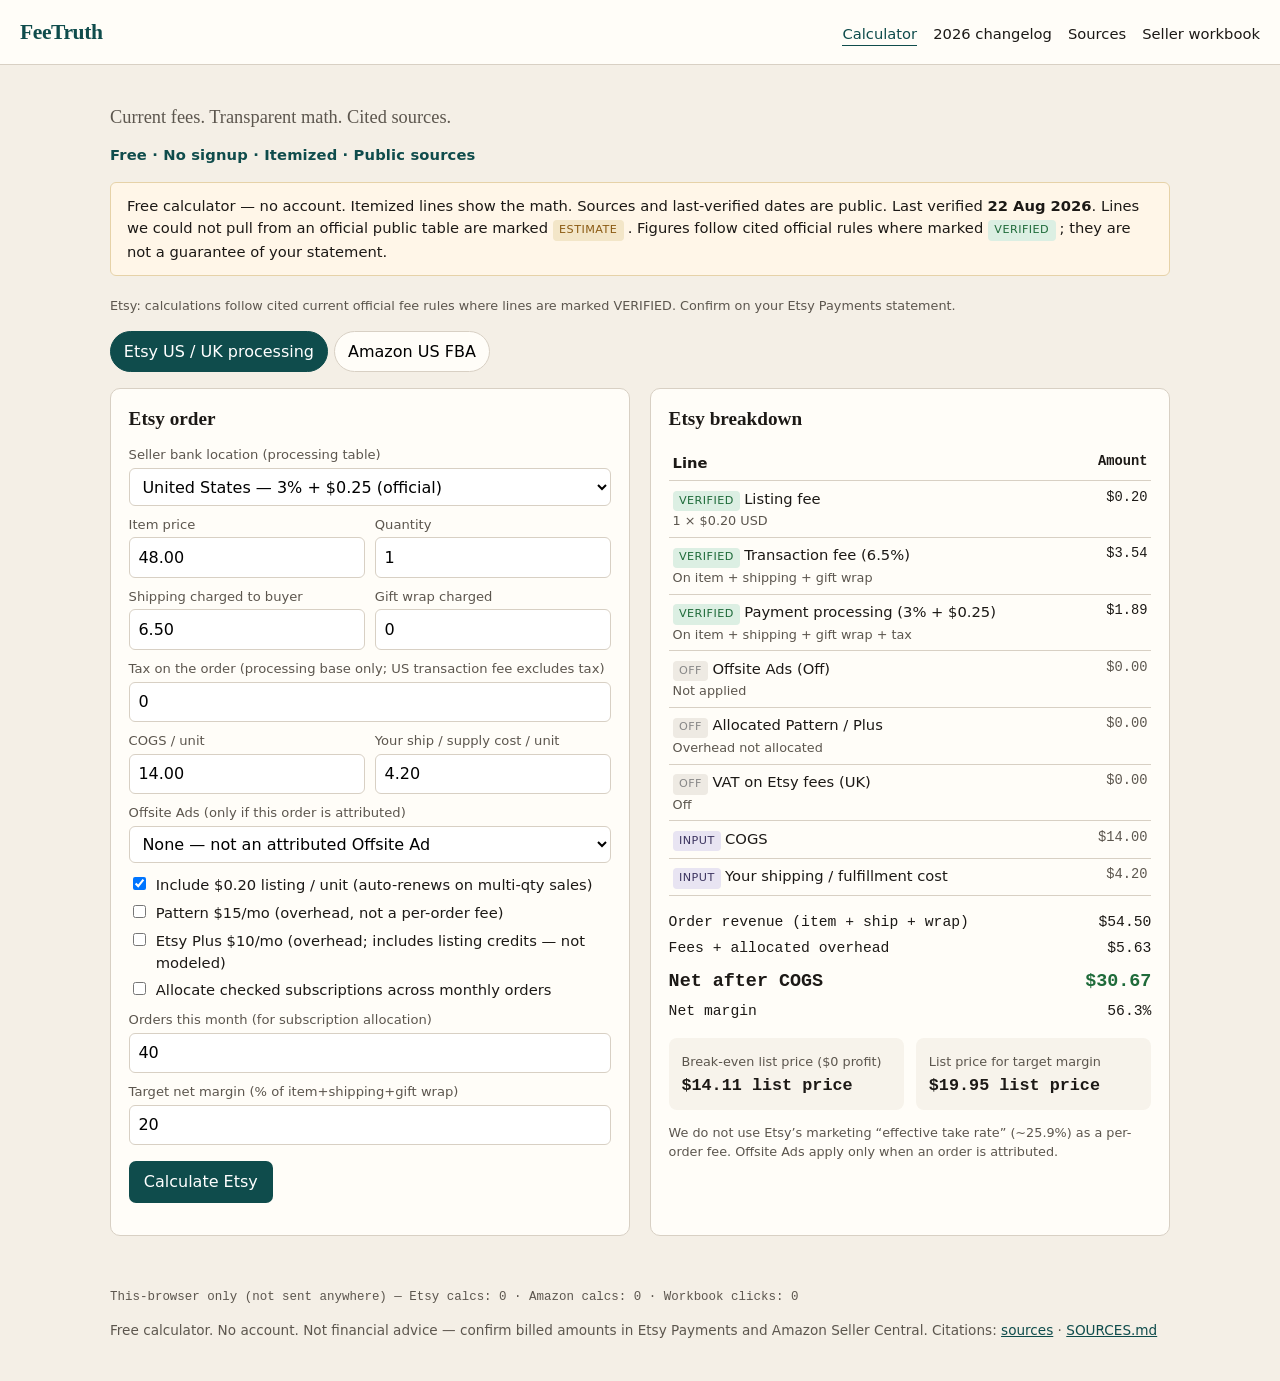
==== index.html @ 5dc0ca7e "Add Cloudflare Web Analytics beacon." ====
<!DOCTYPE html>
<html lang="en">
<head>
  <meta charset="utf-8" />
  <meta name="viewport" content="width=device-width, initial-scale=1" />
  <title>FeeTruth — marketplace fee calculator</title>
  <link rel="stylesheet" href="css/style.css" />
</head>
<body>
  <header class="app">
    <h1><span>FeeTruth</span></h1>
    <nav>
      <a href="index.html" aria-current="page">Calculator</a>
      <a href="changelog.html">2026 changelog</a>
      <a href="sources.html">Sources</a>
      <a href="workbook.html">Seller workbook</a>
    </nav>
  </header>
  <main class="wrap">
    <p class="lede">Current fees. Transparent math. Cited sources.</p>
    <p class="trust">Free · No signup · Itemized · Public sources</p>
    <div class="banner">
      Free calculator — no account. Itemized lines show the math. Sources and last-verified dates are public.
      Last verified <strong>22 Aug 2026</strong>. Lines we could not pull from an official public table are marked <span class="chip estimate">estimate</span>.
      Figures follow cited official rules where marked <span class="chip verified">verified</span>; they are not a guarantee of your statement.
    </div>
    <p class="note">Etsy: calculations follow cited current official fee rules where lines are marked VERIFIED. Confirm on your Etsy Payments statement.</p>

    <div class="tabs" role="tablist">
      <button type="button" data-tab="etsy" aria-selected="true">Etsy US / UK processing</button>
      <button type="button" data-tab="amazon" aria-selected="false">Amazon US FBA</button>
    </div>

    <section data-panel="etsy">
      <div class="grid">
        <form class="card" id="etsy-form">
          <h2>Etsy order</h2>
          <label class="f" for="e-region">Seller bank location (processing table)</label>
          <select id="e-region">
            <option value="US">United States — 3% + $0.25 (official)</option>
            <option value="UK">United Kingdom — 4% + £0.20 (official)</option>
          </select>
          <div class="row2">
            <div>
              <label class="f" for="e-item">Item price</label>
              <input id="e-item" type="number" step="0.01" min="0" value="48.00" />
            </div>
            <div>
              <label class="f" for="e-qty">Quantity</label>
              <input id="e-qty" type="number" step="1" min="1" value="1" />
            </div>
          </div>
          <div class="row2">
            <div>
              <label class="f" for="e-ship">Shipping charged to buyer</label>
              <input id="e-ship" type="number" step="0.01" min="0" value="6.50" />
            </div>
            <div>
              <label class="f" for="e-gift">Gift wrap charged</label>
              <input id="e-gift" type="number" step="0.01" min="0" value="0" />
            </div>
          </div>
          <label class="f" for="e-tax">Tax on the order (processing base only; US transaction fee excludes tax)</label>
          <input id="e-tax" type="number" step="0.01" min="0" value="0" />
          <div class="row2">
            <div>
              <label class="f" for="e-cogs">COGS / unit</label>
              <input id="e-cogs" type="number" step="0.01" min="0" value="14.00" />
            </div>
            <div>
              <label class="f" for="e-shipcost">Your ship / supply cost / unit</label>
              <input id="e-shipcost" type="number" step="0.01" min="0" value="4.20" />
            </div>
          </div>
          <label class="f" for="e-ads">Offsite Ads (only if this order is attributed)</label>
          <select id="e-ads">
            <option value="off">None — not an attributed Offsite Ad</option>
            <option value="15">15% — shop never hit $10k in any trailing 365 days</option>
            <option value="12">12% — shop has ever hit $10k trailing 365-day</option>
          </select>
          <div class="checks">
            <label><input id="e-listing" type="checkbox" checked /> Include $0.20 listing / unit (auto-renews on multi-qty sales)</label>
            <label><input id="e-pattern" type="checkbox" /> Pattern $15/mo (overhead, not a per-order fee)</label>
            <label><input id="e-plus" type="checkbox" /> Etsy Plus $10/mo (overhead; includes listing credits — not modeled)</label>
            <label><input id="e-alloc" type="checkbox" /> Allocate checked subscriptions across monthly orders</label>
          </div>
          <label class="f" for="e-orders">Orders this month (for subscription allocation)</label>
          <input id="e-orders" type="number" min="1" step="1" value="40" />
          <div id="e-vat-wrap" hidden>
            <div class="checks">
              <label><input id="e-vat" type="checkbox" /> Add 20% VAT on Etsy service fees (UK) — <span class="chip estimate">estimate</span> confirm on your statement</label>
            </div>
          </div>
          <label class="f" for="e-target">Target net margin (% of item+shipping+gift wrap)</label>
          <input id="e-target" type="number" step="0.1" value="20" />
          <p style="margin-top:1rem"><button type="submit">Calculate Etsy</button></p>
          <p class="note" id="e-fx-note"></p>
        </form>
        <div class="card">
          <h2>Etsy breakdown</h2>
          <table class="out-table">
            <thead><tr><th>Line</th><th class="amt">Amount</th></tr></thead>
            <tbody id="e-lines"></tbody>
          </table>
          <div class="totals">
            <div><span>Order revenue (item + ship + wrap)</span><span id="e-rev"></span></div>
            <div><span>Fees + allocated overhead</span><span id="e-fees"></span></div>
            <div class="big"><span>Net after COGS</span><span id="e-profit"></span></div>
            <div><span>Net margin</span><span id="e-margin"></span></div>
          </div>
          <div class="solve">
            <div class="box"><span class="note">Break-even list price ($0 profit)</span><strong id="e-be">—</strong></div>
            <div class="box"><span class="note">List price for target margin</span><strong id="e-tp">—</strong></div>
          </div>
          <p class="note" style="margin-top:0.8rem">We do not use Etsy’s marketing “effective take rate” (~25.9%) as a per-order fee. Offsite Ads apply only when an order is attributed.</p>
        </div>
      </div>
    </section>

    <section data-panel="amazon" hidden>
      <div class="banner">
        Amazon is split: referral, selling plan, and media closing follow official public tables (<span class="chip verified">verified</span>).
        FBA fulfillment, DIM weight, storage, and oversize are <span class="chip estimate">estimated</span> unless you paste a Seller Central fulfillment fee in the override field — please do that when you have Fee Preview / Revenue Calculator.
        Confirm your SKU’s fee category and billed amounts in Seller Central.
      </div>
      <div class="grid">
        <form class="card" id="amazon-form">
          <h2>Amazon US FBA unit</h2>
          <div class="row2">
            <div>
              <label class="f" for="a-item">Item price</label>
              <input id="a-item" type="number" step="0.01" min="0" value="24.99" />
            </div>
            <div>
              <label class="f" for="a-qty">Units</label>
              <input id="a-qty" type="number" min="1" step="1" value="1" />
            </div>
          </div>
          <div class="row2">
            <div>
              <label class="f" for="a-ship">Shipping charged (usually $0 on Prime)</label>
              <input id="a-ship" type="number" step="0.01" min="0" value="0" />
            </div>
            <div>
              <label class="f" for="a-gift">Gift wrap charged</label>
              <input id="a-gift" type="number" step="0.01" min="0" value="0" />
            </div>
          </div>
          <label class="f" for="a-cat">Referral category (official public table)</label>
          <select id="a-cat">
            <option value="home_kitchen">Home and Kitchen — 15%</option>
            <option value="toys">Toys and Games — 15%</option>
            <option value="beauty">Beauty / Health / Personal Care — 8% ≤$10, else 15%</option>
            <option value="clothing">Clothing &amp; Accessories — 5% / 10% / 17% by price</option>
            <option value="electronics">Consumer Electronics — 8%</option>
            <option value="electronics_acc">Electronics Accessories — 15% to $100, then 8%</option>
            <option value="grocery">Grocery and Gourmet — 8% ≤$15, else 15%</option>
            <option value="media">Media — 15% + $1.80 closing</option>
            <option value="custom">Custom referral %</option>
          </select>
          <div id="a-custom-wrap" hidden>
            <label class="f" for="a-custom">Custom referral %</label>
            <input id="a-custom" type="number" step="0.1" min="0" value="15" />
          </div>
          <div class="row2">
            <div>
              <label class="f" for="a-l">Length (in)</label>
              <input id="a-l" type="number" step="0.01" min="0" value="8" />
            </div>
            <div>
              <label class="f" for="a-w">Width (in)</label>
              <input id="a-w" type="number" step="0.01" min="0" value="6" />
            </div>
          </div>
          <div class="row2">
            <div>
              <label class="f" for="a-h">Height (in)</label>
              <input id="a-h" type="number" step="0.01" min="0" value="2" />
            </div>
            <div>
              <label class="f" for="a-wt">Unit weight (lb)</label>
              <input id="a-wt" type="number" step="0.01" min="0" value="0.55" />
            </div>
          </div>
          <label class="f" for="a-override">Fulfillment fee override from Seller Central (leave blank to estimate)</label>
          <input id="a-override" type="number" step="0.01" min="0" placeholder="e.g. 4.20" />
          <div class="checks">
            <label><input id="a-fuel" type="checkbox" checked /> 3.5% fuel &amp; logistics surcharge on fulfillment (US FBA since 17 Apr 2026)</label>
            <label><input id="a-peak" type="checkbox" /> Peak storage rate (Oct–Dec) — <span class="chip estimate">estimate</span></label>
            <label><input id="a-alloc" type="checkbox" /> Allocate Professional $39.99/mo across monthly units</label>
          </div>
          <div class="row2">
            <div>
              <label class="f" for="a-store-mo">Months of storage to allocate / unit</label>
              <input id="a-store-mo" type="number" step="0.1" min="0" value="0" />
            </div>
            <div>
              <label class="f" for="a-orders">Units / month (plan allocation)</label>
              <input id="a-orders" type="number" min="1" step="1" value="200" />
            </div>
          </div>
          <label class="f" for="a-plan">Selling plan</label>
          <select id="a-plan">
            <option value="professional">Professional — $39.99/mo (official)</option>
            <option value="individual">Individual — $0.99 per item (official)</option>
          </select>
          <div class="row2">
            <div>
              <label class="f" for="a-cogs">COGS / unit</label>
              <input id="a-cogs" type="number" step="0.01" min="0" value="7.50" />
            </div>
            <div>
              <label class="f" for="a-ppc">PPC / unit (your number)</label>
              <input id="a-ppc" type="number" step="0.01" min="0" value="0" />
            </div>
          </div>
          <label class="f" for="a-target">Target net margin (% of item+ship+wrap)</label>
          <input id="a-target" type="number" step="0.1" value="15" />
          <p style="margin-top:1rem"><button type="submit">Calculate Amazon</button></p>
        </form>
        <div class="card">
          <h2>Amazon breakdown</h2>
          <p><strong id="a-tier"></strong></p>
          <p class="note" id="a-tier-note"></p>
          <table class="out-table">
            <thead><tr><th>Line</th><th class="amt">Amount</th></tr></thead>
            <tbody id="a-lines"></tbody>
          </table>
          <div class="totals">
            <div><span>Sales proceeds (item + ship + wrap)</span><span id="a-rev"></span></div>
            <div><span>Verified Amazon fees</span><span id="a-verified"></span></div>
            <div class="est-subtotal"><span>Estimated / override fulfillment &amp; storage</span><span id="a-estimated"></span></div>
            <div><span>Amazon + ads + allocated plan</span><span id="a-fees"></span></div>
            <div class="big"><span id="a-profit-label">Net after COGS</span><span id="a-profit"></span></div>
            <div><span>Net margin</span><span id="a-margin"></span></div>
          </div>
          <p class="note" id="a-mix-note"></p>
          <div class="solve">
            <div class="box"><span class="note">Break-even list price ($0 profit)</span><strong id="a-be">—</strong></div>
            <div class="box"><span class="note">List price for target margin</span><strong id="a-tp">—</strong></div>
          </div>
        </div>
      </div>
    </section>
  </main>
  <footer>
    <div class="analytics" id="analytics"></div>
    <p>Free calculator. No account. Not financial advice — confirm billed amounts in Etsy Payments and Amazon Seller Central. Citations: <a href="sources.html">sources</a> · <a href="SOURCES.md">SOURCES.md</a></p>
  </footer>
  <script src="js/fees.js"></script>
  <script src="js/app.js"></script>
<!-- Cloudflare Web Analytics --><script type='module' src='https://static.cloudflareinsights.com/beacon.min.js' data-cf-beacon='{"token": "185a204e92a94cebb95cacd619e0b6a8"}'></script><!-- End Cloudflare Web Analytics -->
</body>
</html>
---- css/style.css ----
:root {
  --bg: #f4efe6;
  --paper: #fffdf8;
  --ink: #1c1916;
  --muted: #5c564e;
  --line: #d8d0c4;
  --accent: #0f4c4c;
  --accent-2: #c45c26;
  --ok: #1f6b3a;
  --warn: #8a5a12;
  --bad: #8b2e24;
  --chip: #ece6db;
  --mono: "IBM Plex Mono", ui-monospace, SFMono-Regular, Menlo, monospace;
  --sans: "Source Serif 4", "Iowan Old Style", Georgia, serif;
  --ui: "IBM Plex Sans", ui-sans-serif, system-ui, sans-serif;
}
* { box-sizing: border-box; }
html, body { margin: 0; padding: 0; background: var(--bg); color: var(--ink); }
body { font-family: var(--ui); line-height: 1.5; min-height: 100vh; }
a { color: var(--accent); }
header.app {
  border-bottom: 1px solid var(--line);
  background: var(--paper);
  padding: 1rem 1.25rem;
  display: flex; flex-wrap: wrap; gap: 0.75rem 1.5rem;
  align-items: baseline; justify-content: space-between;
}
header.app h1 {
  font-family: var(--sans); font-weight: 600; font-size: 1.35rem;
  margin: 0; letter-spacing: -0.02em;
}
header.app h1 span { color: var(--accent); font-weight: 700; }
nav { display: flex; gap: 1rem; flex-wrap: wrap; font-size: 0.92rem; }
nav a { text-decoration: none; color: var(--ink); border-bottom: 1px solid transparent; }
nav a:hover, nav a[aria-current="page"] { border-bottom-color: var(--accent); color: var(--accent); }
.wrap { max-width: 1100px; margin: 0 auto; padding: 1.25rem; }
.lede { font-family: var(--sans); font-size: 1.15rem; max-width: 42rem; color: var(--muted); }
.banner {
  background: #fff6e8; border: 1px solid #e6d2a8; padding: 0.75rem 1rem;
  border-radius: 6px; font-size: 0.92rem; margin: 1rem 0 1.25rem;
}
.tabs { display: flex; gap: 0.4rem; margin: 1rem 0; flex-wrap: wrap; }
.tabs button {
  font: inherit; border: 1px solid var(--line); background: var(--paper);
  padding: 0.45rem 0.8rem; border-radius: 999px; cursor: pointer;
}
.tabs button[aria-selected="true"] { background: var(--accent); color: #fff; border-color: var(--accent); }
.grid { display: grid; grid-template-columns: 1fr 1fr; gap: 1.25rem; }
@media (max-width: 840px) { .grid { grid-template-columns: 1fr; } }
.card {
  background: var(--paper); border: 1px solid var(--line); border-radius: 10px;
  padding: 1rem 1.1rem;
}
.card h2 { font-family: var(--sans); font-size: 1.2rem; margin: 0 0 0.75rem; }
label.f { display: block; font-size: 0.82rem; color: var(--muted); margin: 0.55rem 0 0.2rem; }
input[type="number"], input[type="text"], select {
  width: 100%; padding: 0.45rem 0.55rem; border: 1px solid var(--line);
  border-radius: 6px; font: inherit; background: #fff;
}
.row2 { display: grid; grid-template-columns: 1fr 1fr; gap: 0.6rem; }
.checks { display: flex; flex-direction: column; gap: 0.35rem; margin-top: 0.7rem; font-size: 0.92rem; }
.checks label { display: flex; gap: 0.45rem; align-items: flex-start; }
.out-table { width: 100%; border-collapse: collapse; font-size: 0.92rem; }
.out-table th, .out-table td { text-align: left; padding: 0.4rem 0.25rem; border-bottom: 1px solid var(--line); vertical-align: top; }
.out-table td.amt, .out-table th.amt { text-align: right; font-family: var(--mono); font-size: 0.86rem; }
.totals { margin-top: 0.9rem; display: grid; gap: 0.25rem; }
.totals div { display: flex; justify-content: space-between; font-family: var(--mono); font-size: 0.92rem; }
.totals .big { font-size: 1.15rem; font-weight: 650; margin-top: 0.35rem; }
.chip {
  display: inline-block; font-size: 0.7rem; letter-spacing: 0.04em; text-transform: uppercase;
  background: var(--chip); padding: 0.12rem 0.4rem; border-radius: 4px; margin-right: 0.25rem;
  font-family: var(--ui);
}
.chip.verified { background: #dcefe3; color: var(--ok); }
.chip.estimate { background: #f3e6c8; color: var(--warn); }
.chip.override { background: #d7e8ea; color: var(--accent); }
.chip.off { background: #eeeae3; color: #888; }
.chip.input { background: #e8e4f2; color: #3d3560; }
.note { color: var(--muted); font-size: 0.8rem; }
.solve { display: grid; grid-template-columns: 1fr 1fr; gap: 0.75rem; margin-top: 1rem; }
.solve .box { background: #f7f3eb; border-radius: 8px; padding: 0.7rem 0.8rem; }
.solve strong { display: block; font-family: var(--mono); font-size: 1.05rem; }
footer {
  margin: 2rem 1.25rem 2.5rem; color: var(--muted); font-size: 0.85rem;
  max-width: 1100px; margin-left: auto; margin-right: auto; padding: 0 1.25rem;
}
.analytics { font-family: var(--mono); font-size: 0.78rem; color: var(--muted); }
article h1 { font-family: var(--sans); font-size: 1.8rem; margin-bottom: 0.3rem; }
article h2 { font-family: var(--sans); font-size: 1.25rem; margin-top: 1.6rem; }
article time, .meta { color: var(--muted); font-size: 0.9rem; }
table.plain { width: 100%; border-collapse: collapse; font-size: 0.92rem; }
table.plain th, table.plain td { border-bottom: 1px solid var(--line); text-align: left; padding: 0.45rem 0.3rem; vertical-align: top; }
code { font-family: var(--mono); font-size: 0.86em; }
button[type="submit"], .btn {
  font: inherit; background: var(--accent); color: #fff; border: 0;
  padding: 0.55rem 0.95rem; border-radius: 7px; cursor: pointer;
}
button[type="submit"]:hover, .btn:hover { filter: brightness(1.08); }
.btn.ghost { background: transparent; color: var(--accent); border: 1px solid var(--accent); }

.trust {
  font-family: var(--ui); font-size: 0.92rem; letter-spacing: 0.01em;
  color: var(--accent); font-weight: 550; margin: -0.35rem 0 0.85rem;
}
tr.row-verified td.amt { font-weight: 500; font-style: normal; color: var(--ink); }
tr.row-estimate td.amt {
  font-weight: 400; font-style: italic; color: var(--warn);
}
tr.row-override td.amt { font-weight: 500; font-style: italic; color: var(--accent); }
tr.row-input td.amt, tr.row-off td.amt { font-weight: 400; color: var(--muted); }
.est-subtotal, .totals .est-subtotal {
  background: #f7f1e4; color: var(--warn); font-style: italic; font-weight: 400;
  padding: 0.35rem 0.4rem; border-radius: 6px;
}
.est-subtotal span:last-child { font-weight: 400; }
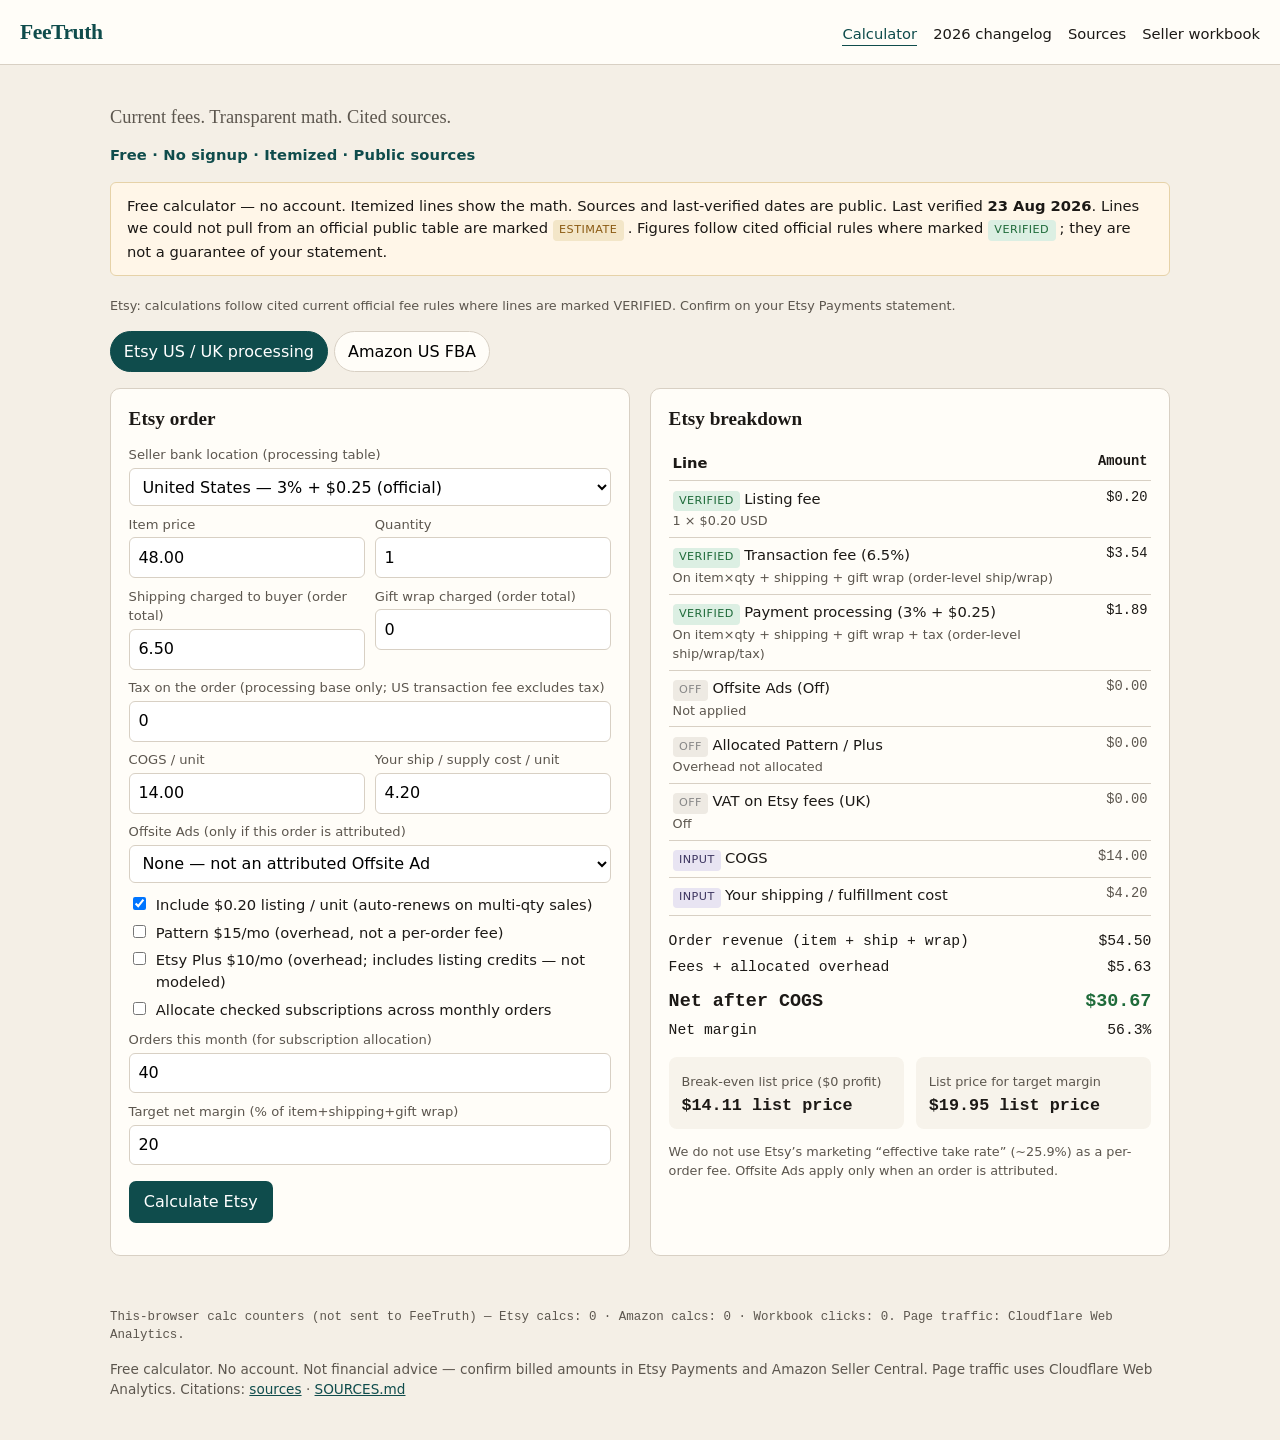
==== commit b3f954fc: "Fix Etsy qty>1 fee base: shipping, gift wrap, and tax are order-level Etsy's Fees & Payments Policy " ====
--- a/index.html
+++ b/index.html
@@ -21,7 +21,7 @@
     <p class="trust">Free · No signup · Itemized · Public sources</p>
     <div class="banner">
       Free calculator — no account. Itemized lines show the math. Sources and last-verified dates are public.
-      Last verified <strong>22 Aug 2026</strong>. Lines we could not pull from an official public table are marked <span class="chip estimate">estimate</span>.
+      Last verified <strong>23 Aug 2026</strong>. Lines we could not pull from an official public table are marked <span class="chip estimate">estimate</span>.
       Figures follow cited official rules where marked <span class="chip verified">verified</span>; they are not a guarantee of your statement.
     </div>
     <p class="note">Etsy: calculations follow cited current official fee rules where lines are marked VERIFIED. Confirm on your Etsy Payments statement.</p>
@@ -52,11 +52,11 @@
           </div>
           <div class="row2">
             <div>
-              <label class="f" for="e-ship">Shipping charged to buyer</label>
+              <label class="f" for="e-ship">Shipping charged to buyer (order total)</label>
               <input id="e-ship" type="number" step="0.01" min="0" value="6.50" />
             </div>
             <div>
-              <label class="f" for="e-gift">Gift wrap charged</label>
+              <label class="f" for="e-gift">Gift wrap charged (order total)</label>
               <input id="e-gift" type="number" step="0.01" min="0" value="0" />
             </div>
           </div>
@@ -245,7 +245,7 @@
   </main>
   <footer>
     <div class="analytics" id="analytics"></div>
-    <p>Free calculator. No account. Not financial advice — confirm billed amounts in Etsy Payments and Amazon Seller Central. Citations: <a href="sources.html">sources</a> · <a href="SOURCES.md">SOURCES.md</a></p>
+    <p>Free calculator. No account. Not financial advice — confirm billed amounts in Etsy Payments and Amazon Seller Central. Page traffic uses Cloudflare Web Analytics. Citations: <a href="sources.html">sources</a> · <a href="SOURCES.md">SOURCES.md</a></p>
   </footer>
   <script src="js/fees.js"></script>
   <script src="js/app.js"></script>
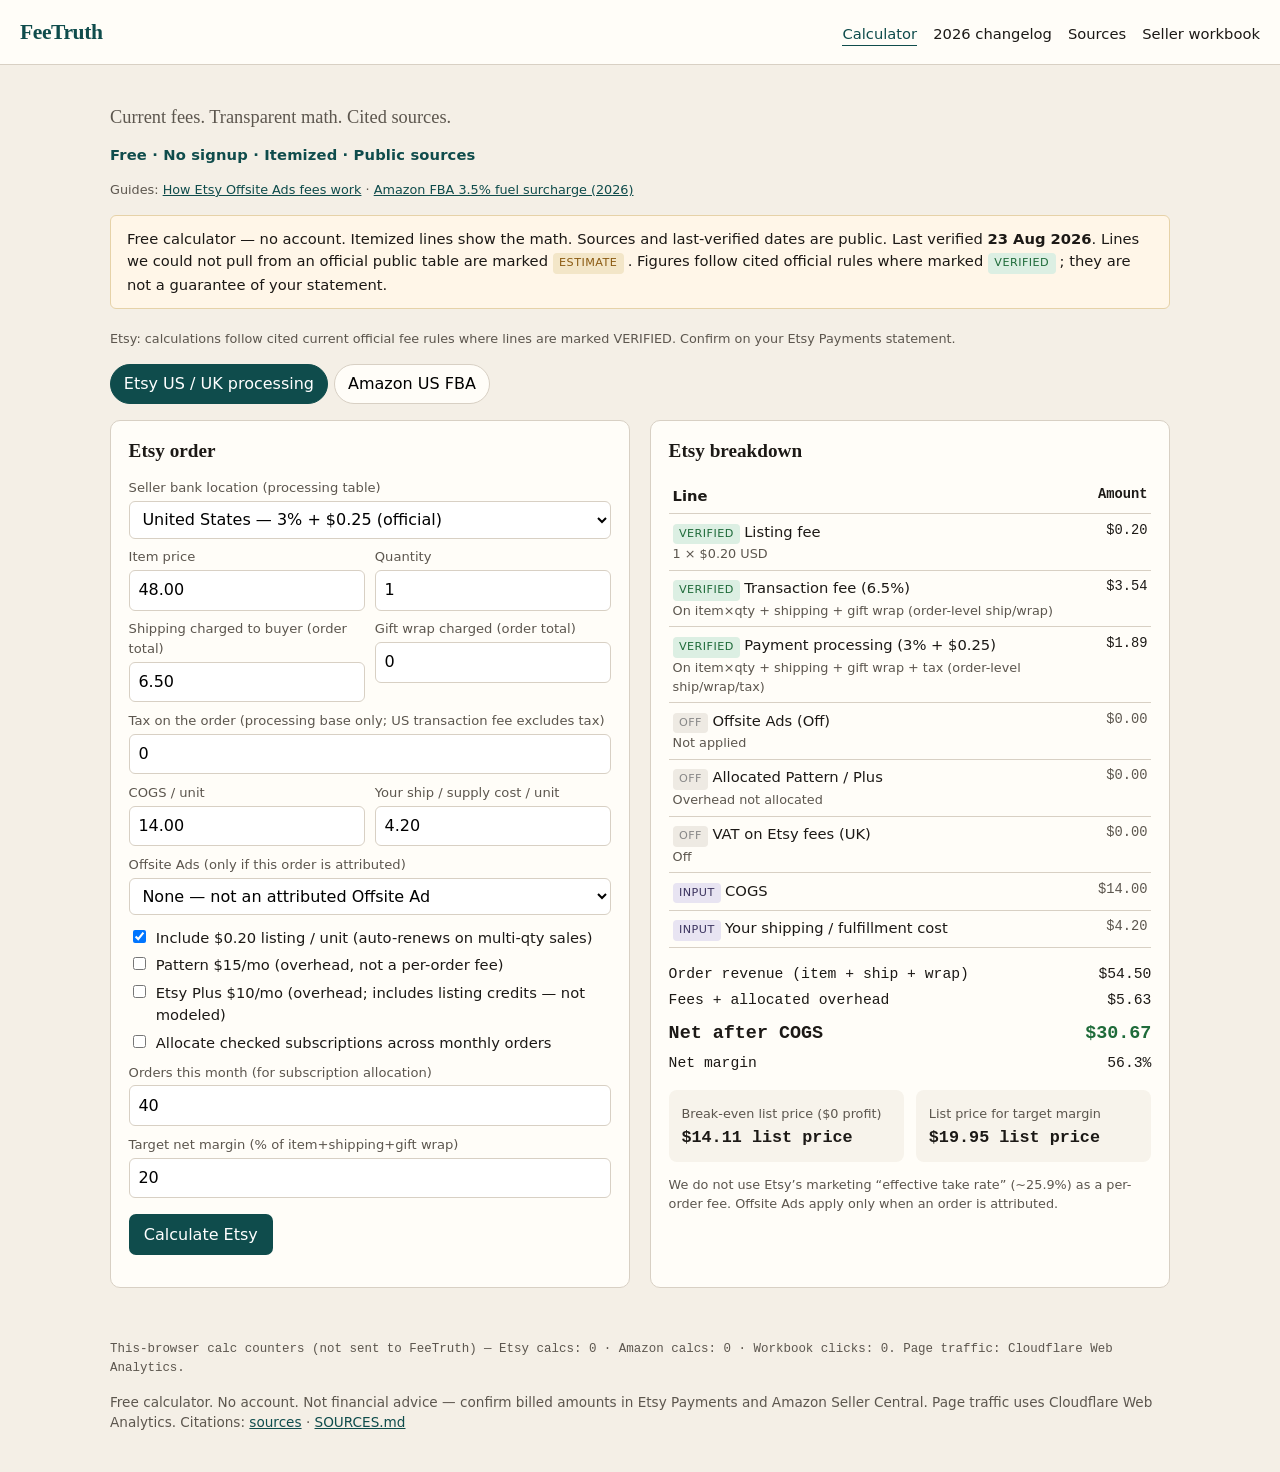
==== commit 13a69684: "Add robots.txt, sitemap, and two official-cite seller guides Publish GitHub Pages robots.txt and sit" ====
--- a/index.html
+++ b/index.html
@@ -3,7 +3,7 @@
 <head>
   <meta charset="utf-8" />
   <meta name="viewport" content="width=device-width, initial-scale=1" />
-  <title>FeeTruth — marketplace fee calculator</title>
+  <title>FeeTruth — Etsy fee calculator / FBA fee calculator 2026</title>
   <link rel="stylesheet" href="css/style.css" />
 </head>
 <body>
@@ -19,6 +19,7 @@
   <main class="wrap">
     <p class="lede">Current fees. Transparent math. Cited sources.</p>
     <p class="trust">Free · No signup · Itemized · Public sources</p>
+    <p class="note">Guides: <a href="guides/etsy-offsite-ads.html">How Etsy Offsite Ads fees work</a> · <a href="guides/amazon-fba-fuel-surcharge-2026.html">Amazon FBA 3.5% fuel surcharge (2026)</a></p>
     <div class="banner">
       Free calculator — no account. Itemized lines show the math. Sources and last-verified dates are public.
       Last verified <strong>23 Aug 2026</strong>. Lines we could not pull from an official public table are marked <span class="chip estimate">estimate</span>.
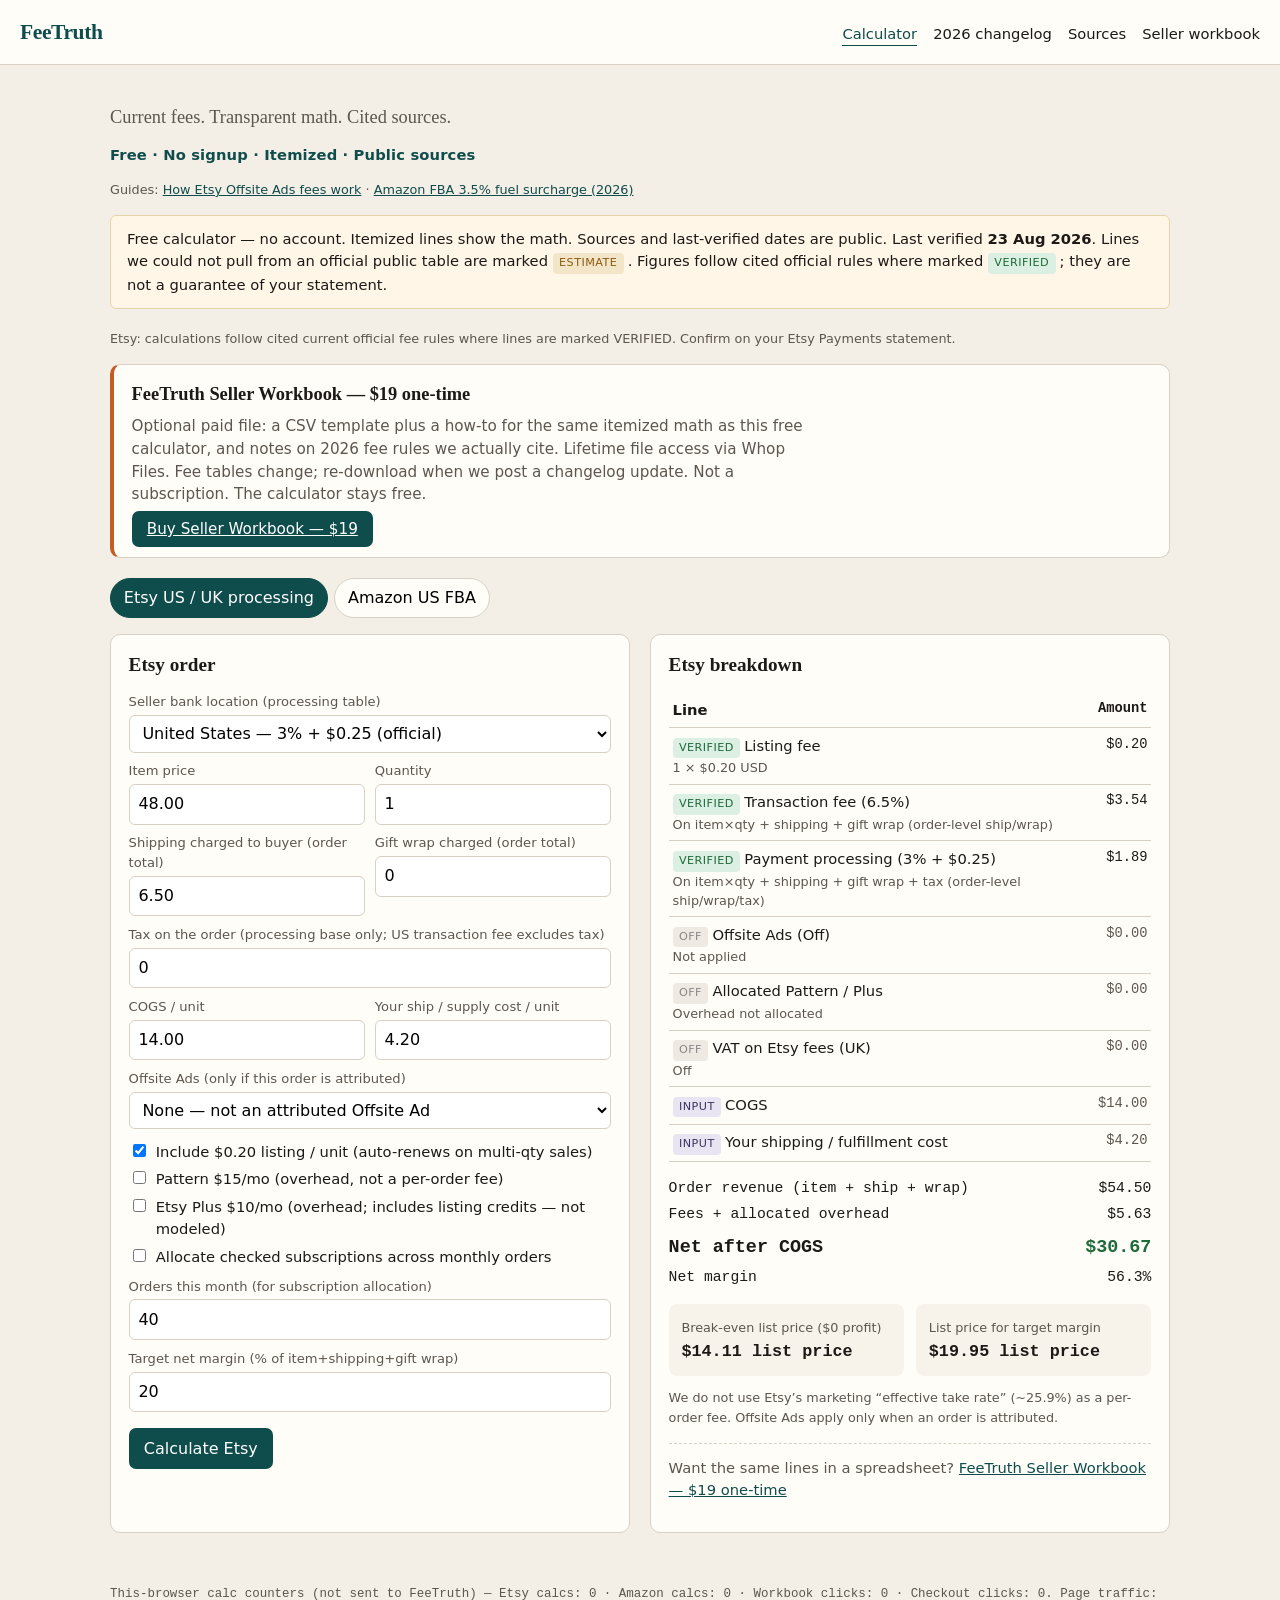
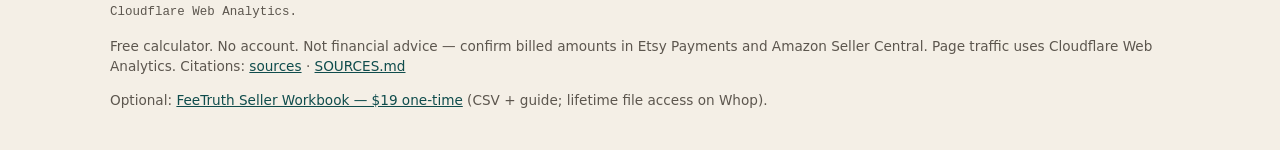
==== commit 44581b3c: "Add $19 Seller Workbook checkout CTA on the public site Link the homepage calculator, result lines, " ====
--- a/index.html
+++ b/index.html
@@ -27,6 +27,15 @@
     </div>
     <p class="note">Etsy: calculations follow cited current official fee rules where lines are marked VERIFIED. Confirm on your Etsy Payments statement.</p>
 
+    <aside class="cta" id="workbook-cta">
+      <h2>FeeTruth Seller Workbook — $19 one-time</h2>
+      <p>
+        Optional paid file: a CSV template plus a how-to for the same itemized math as this free calculator, and notes on 2026 fee rules we actually cite.
+        Lifetime file access via Whop Files. Fee tables change; re-download when we post a changelog update. Not a subscription. The calculator stays free.
+      </p>
+      <p><a class="btn" data-checkout href="https://whop.com/checkout/plan_oC1FbrBQ9y2yp">Buy Seller Workbook — $19</a></p>
+    </aside>
+
     <div class="tabs" role="tablist">
       <button type="button" data-tab="etsy" aria-selected="true">Etsy US / UK processing</button>
       <button type="button" data-tab="amazon" aria-selected="false">Amazon US FBA</button>
@@ -114,6 +123,7 @@
             <div class="box"><span class="note">List price for target margin</span><strong id="e-tp">—</strong></div>
           </div>
           <p class="note" style="margin-top:0.8rem">We do not use Etsy’s marketing “effective take rate” (~25.9%) as a per-order fee. Offsite Ads apply only when an order is attributed.</p>
+          <p class="cta-inline">Want the same lines in a spreadsheet? <a data-checkout href="https://whop.com/checkout/plan_oC1FbrBQ9y2yp">FeeTruth Seller Workbook — $19 one-time</a></p>
         </div>
       </div>
     </section>
@@ -240,6 +250,7 @@
             <div class="box"><span class="note">Break-even list price ($0 profit)</span><strong id="a-be">—</strong></div>
             <div class="box"><span class="note">List price for target margin</span><strong id="a-tp">—</strong></div>
           </div>
+          <p class="cta-inline">Want the same lines in a spreadsheet? <a data-checkout href="https://whop.com/checkout/plan_oC1FbrBQ9y2yp">FeeTruth Seller Workbook — $19 one-time</a></p>
         </div>
       </div>
     </section>
@@ -247,6 +258,7 @@
   <footer>
     <div class="analytics" id="analytics"></div>
     <p>Free calculator. No account. Not financial advice — confirm billed amounts in Etsy Payments and Amazon Seller Central. Page traffic uses Cloudflare Web Analytics. Citations: <a href="sources.html">sources</a> · <a href="SOURCES.md">SOURCES.md</a></p>
+    <p>Optional: <a data-checkout href="https://whop.com/checkout/plan_oC1FbrBQ9y2yp">FeeTruth Seller Workbook — $19 one-time</a> (CSV + guide; lifetime file access on Whop).</p>
   </footer>
   <script src="js/fees.js"></script>
   <script src="js/app.js"></script>
--- a/css/style.css
+++ b/css/style.css
@@ -97,6 +97,26 @@
 }
 button[type="submit"]:hover, .btn:hover { filter: brightness(1.08); }
 .btn.ghost { background: transparent; color: var(--accent); border: 1px solid var(--accent); }
+.cta {
+  background: var(--paper);
+  border: 1px solid var(--line);
+  border-left: 4px solid var(--accent-2);
+  border-radius: 10px;
+  padding: 1rem 1.1rem;
+  margin: 1rem 0 1.25rem;
+}
+.cta h2 {
+  font-family: var(--sans); font-size: 1.15rem; margin: 0 0 0.4rem;
+}
+.cta p { margin: 0 0 0.75rem; color: var(--muted); font-size: 0.95rem; max-width: 42rem; }
+.cta p:last-child { margin-bottom: 0; }
+.cta-inline {
+  margin-top: 1rem;
+  padding-top: 0.8rem;
+  border-top: 1px dashed var(--line);
+  color: var(--muted);
+  font-size: 0.92rem;
+}
 
 .trust {
   font-family: var(--ui); font-size: 0.92rem; letter-spacing: 0.01em;
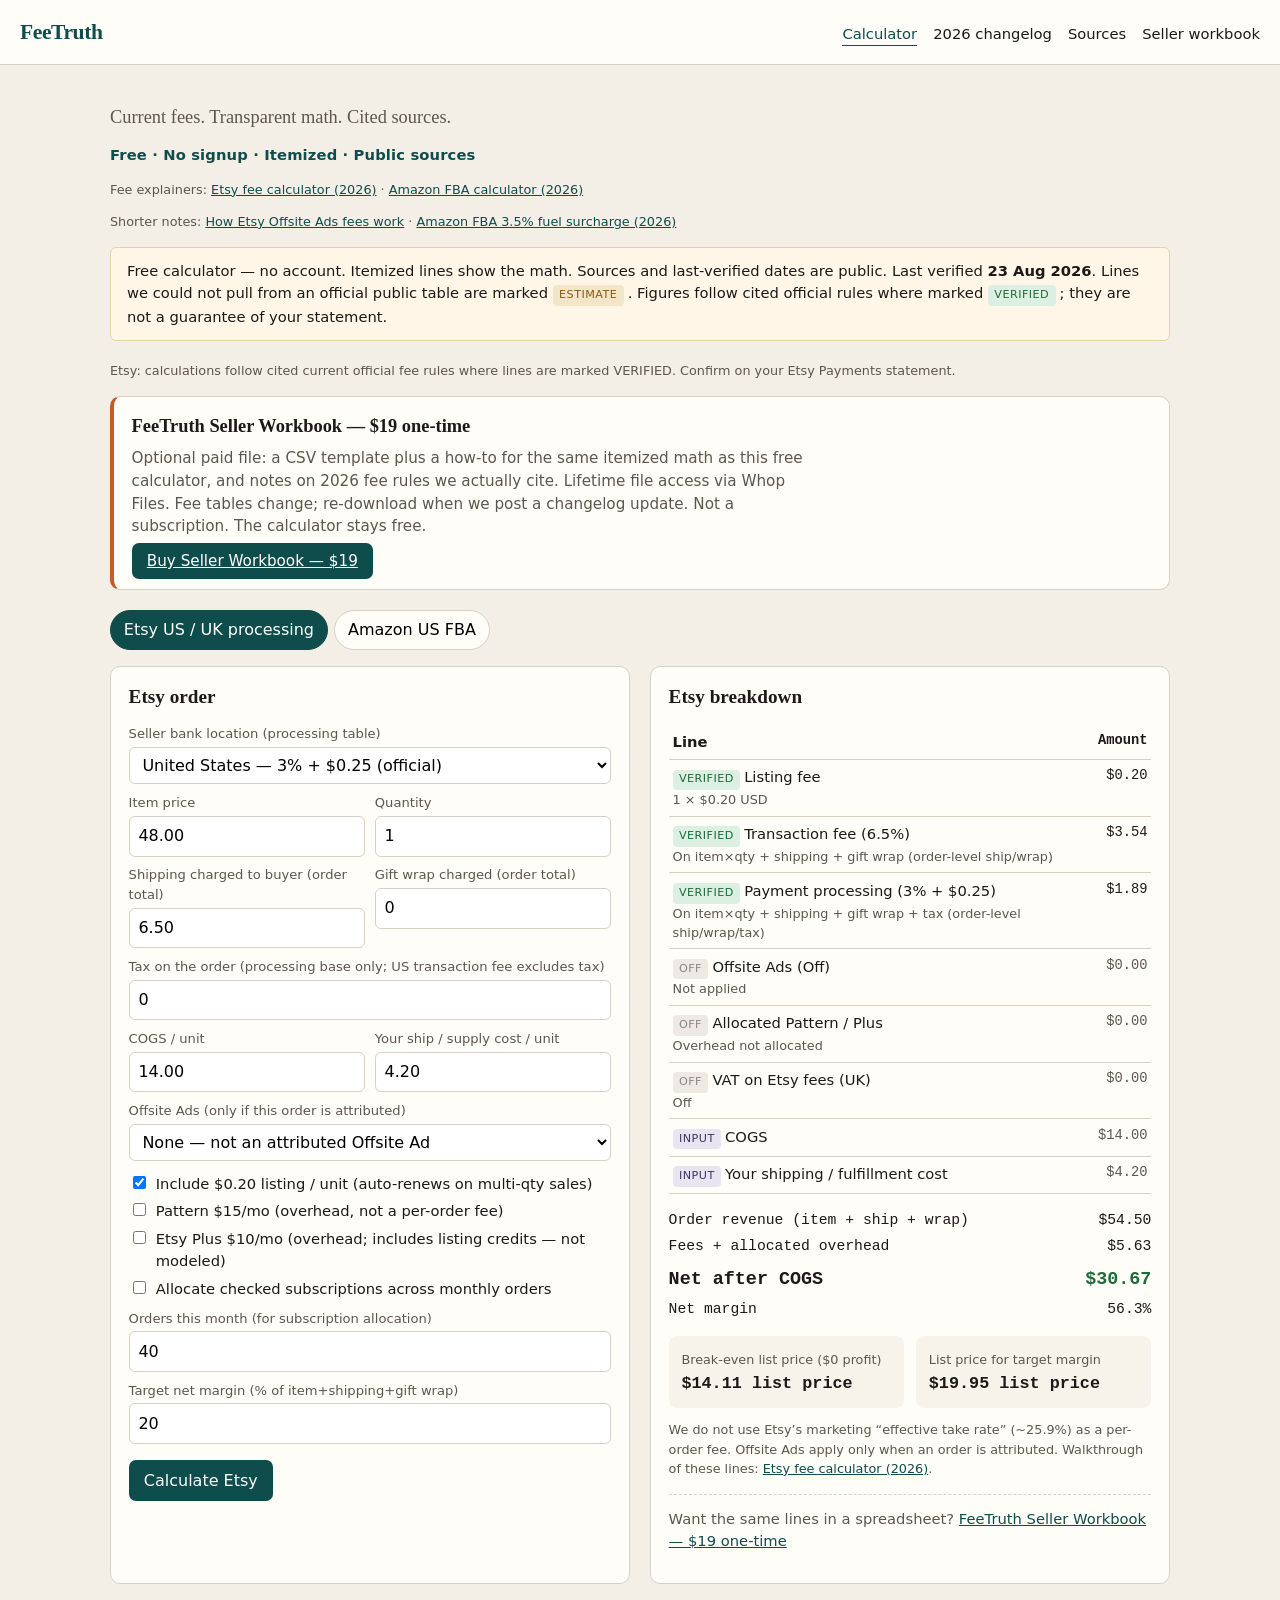
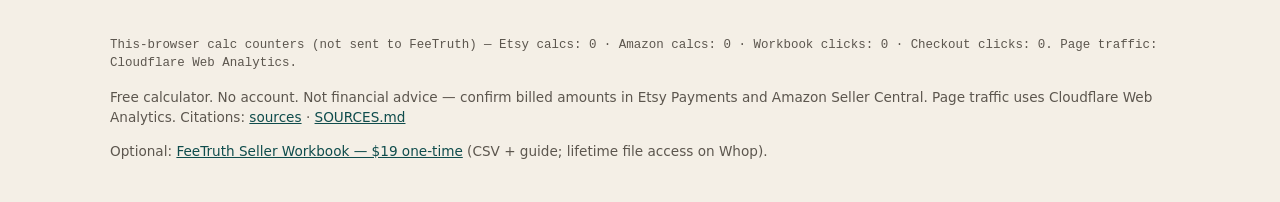
==== commit 0a1d77de: "Add indexable Etsy and Amazon FBA fee explainers Two official-cite pages target existing demand (ets" ====
--- a/index.html
+++ b/index.html
@@ -4,6 +4,8 @@
   <meta charset="utf-8" />
   <meta name="viewport" content="width=device-width, initial-scale=1" />
   <title>FeeTruth — Etsy fee calculator / FBA fee calculator 2026</title>
+  <meta name="description" content="Free itemized Etsy fee calculator and Amazon FBA calculator. Official 2026 rates where we can cite them; fulfillment estimates labeled. No signup." />
+  <link rel="canonical" href="http://tryfeetruth.com/" />
   <link rel="stylesheet" href="css/style.css" />
 </head>
 <body>
@@ -19,7 +21,8 @@
   <main class="wrap">
     <p class="lede">Current fees. Transparent math. Cited sources.</p>
     <p class="trust">Free · No signup · Itemized · Public sources</p>
-    <p class="note">Guides: <a href="guides/etsy-offsite-ads.html">How Etsy Offsite Ads fees work</a> · <a href="guides/amazon-fba-fuel-surcharge-2026.html">Amazon FBA 3.5% fuel surcharge (2026)</a></p>
+    <p class="note">Fee explainers: <a href="guides/etsy-fee-calculator.html">Etsy fee calculator (2026)</a> · <a href="guides/amazon-fba-calculator.html">Amazon FBA calculator (2026)</a></p>
+    <p class="note">Shorter notes: <a href="guides/etsy-offsite-ads.html">How Etsy Offsite Ads fees work</a> · <a href="guides/amazon-fba-fuel-surcharge-2026.html">Amazon FBA 3.5% fuel surcharge (2026)</a></p>
     <div class="banner">
       Free calculator — no account. Itemized lines show the math. Sources and last-verified dates are public.
       Last verified <strong>23 Aug 2026</strong>. Lines we could not pull from an official public table are marked <span class="chip estimate">estimate</span>.
@@ -122,7 +125,7 @@
             <div class="box"><span class="note">Break-even list price ($0 profit)</span><strong id="e-be">—</strong></div>
             <div class="box"><span class="note">List price for target margin</span><strong id="e-tp">—</strong></div>
           </div>
-          <p class="note" style="margin-top:0.8rem">We do not use Etsy’s marketing “effective take rate” (~25.9%) as a per-order fee. Offsite Ads apply only when an order is attributed.</p>
+          <p class="note" style="margin-top:0.8rem">We do not use Etsy’s marketing “effective take rate” (~25.9%) as a per-order fee. Offsite Ads apply only when an order is attributed. Walkthrough of these lines: <a href="guides/etsy-fee-calculator.html">Etsy fee calculator (2026)</a>.</p>
           <p class="cta-inline">Want the same lines in a spreadsheet? <a data-checkout href="https://whop.com/checkout/plan_oC1FbrBQ9y2yp">FeeTruth Seller Workbook — $19 one-time</a></p>
         </div>
       </div>
@@ -246,6 +249,7 @@
             <div><span>Net margin</span><span id="a-margin"></span></div>
           </div>
           <p class="note" id="a-mix-note"></p>
+          <p class="note">Walkthrough of these lines: <a href="guides/amazon-fba-calculator.html">Amazon FBA calculator (2026)</a>.</p>
           <div class="solve">
             <div class="box"><span class="note">Break-even list price ($0 profit)</span><strong id="a-be">—</strong></div>
             <div class="box"><span class="note">List price for target margin</span><strong id="a-tp">—</strong></div>
--- a/css/style.css
+++ b/css/style.css
@@ -87,6 +87,7 @@
 .analytics { font-family: var(--mono); font-size: 0.78rem; color: var(--muted); }
 article h1 { font-family: var(--sans); font-size: 1.8rem; margin-bottom: 0.3rem; }
 article h2 { font-family: var(--sans); font-size: 1.25rem; margin-top: 1.6rem; }
+article h3 { font-family: var(--sans); font-size: 1.05rem; margin-top: 1.15rem; }
 article time, .meta { color: var(--muted); font-size: 0.9rem; }
 table.plain { width: 100%; border-collapse: collapse; font-size: 0.92rem; }
 table.plain th, table.plain td { border-bottom: 1px solid var(--line); text-align: left; padding: 0.45rem 0.3rem; vertical-align: top; }
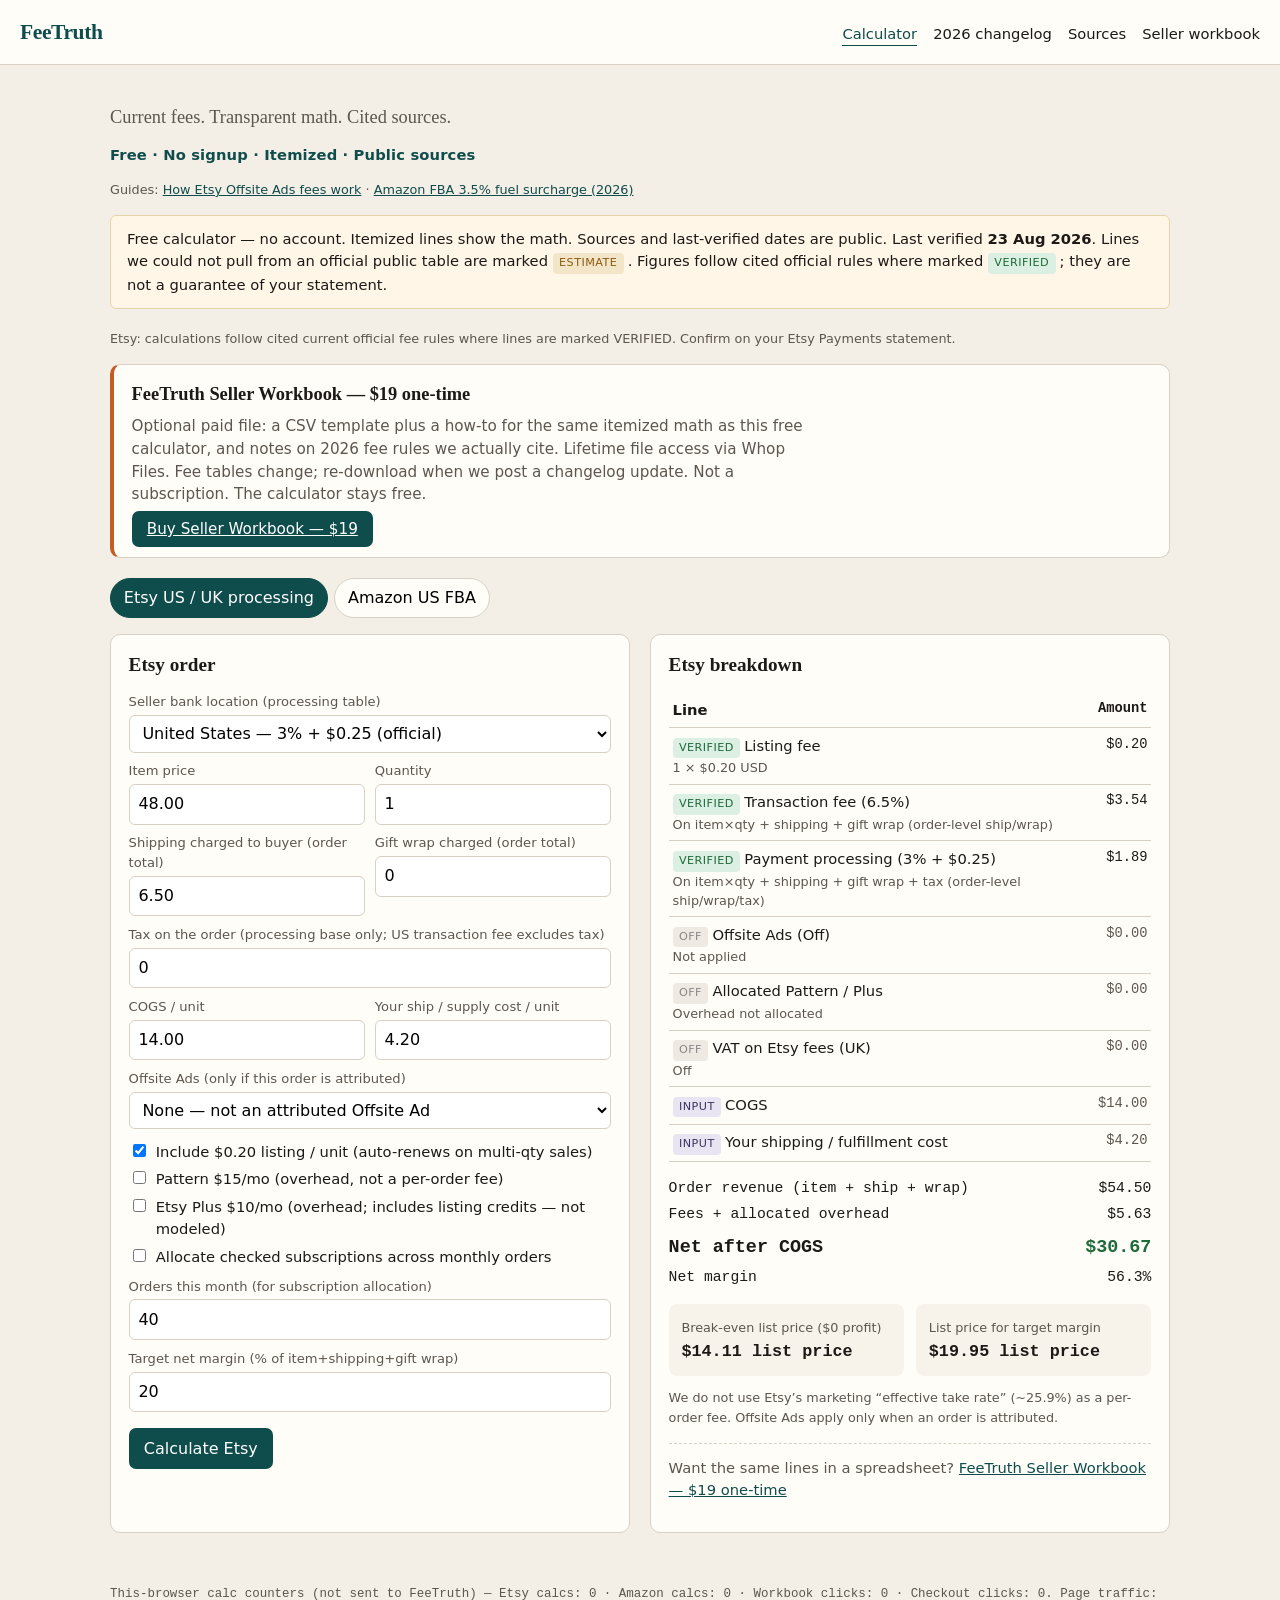
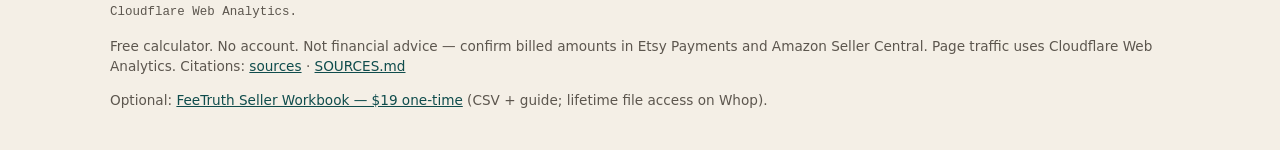
==== commit 5a1db5d5: "Add Google Search Console verification meta Official HTML tag for tryfeetruth.com so Hunter can veri" ====
--- a/index.html
+++ b/index.html
@@ -2,10 +2,9 @@
 <html lang="en">
 <head>
   <meta charset="utf-8" />
+  <meta name="google-site-verification" content="FA61oJtBHolei19M53Q5c3lcyUGa_Wp4abpnqE888b4" />
   <meta name="viewport" content="width=device-width, initial-scale=1" />
   <title>FeeTruth — Etsy fee calculator / FBA fee calculator 2026</title>
-  <meta name="description" content="Free itemized Etsy fee calculator and Amazon FBA calculator. Official 2026 rates where we can cite them; fulfillment estimates labeled. No signup." />
-  <link rel="canonical" href="http://tryfeetruth.com/" />
   <link rel="stylesheet" href="css/style.css" />
 </head>
 <body>
@@ -21,8 +20,7 @@
   <main class="wrap">
     <p class="lede">Current fees. Transparent math. Cited sources.</p>
     <p class="trust">Free · No signup · Itemized · Public sources</p>
-    <p class="note">Fee explainers: <a href="guides/etsy-fee-calculator.html">Etsy fee calculator (2026)</a> · <a href="guides/amazon-fba-calculator.html">Amazon FBA calculator (2026)</a></p>
-    <p class="note">Shorter notes: <a href="guides/etsy-offsite-ads.html">How Etsy Offsite Ads fees work</a> · <a href="guides/amazon-fba-fuel-surcharge-2026.html">Amazon FBA 3.5% fuel surcharge (2026)</a></p>
+    <p class="note">Guides: <a href="guides/etsy-offsite-ads.html">How Etsy Offsite Ads fees work</a> · <a href="guides/amazon-fba-fuel-surcharge-2026.html">Amazon FBA 3.5% fuel surcharge (2026)</a></p>
     <div class="banner">
       Free calculator — no account. Itemized lines show the math. Sources and last-verified dates are public.
       Last verified <strong>23 Aug 2026</strong>. Lines we could not pull from an official public table are marked <span class="chip estimate">estimate</span>.
@@ -125,7 +123,7 @@
             <div class="box"><span class="note">Break-even list price ($0 profit)</span><strong id="e-be">—</strong></div>
             <div class="box"><span class="note">List price for target margin</span><strong id="e-tp">—</strong></div>
           </div>
-          <p class="note" style="margin-top:0.8rem">We do not use Etsy’s marketing “effective take rate” (~25.9%) as a per-order fee. Offsite Ads apply only when an order is attributed. Walkthrough of these lines: <a href="guides/etsy-fee-calculator.html">Etsy fee calculator (2026)</a>.</p>
+          <p class="note" style="margin-top:0.8rem">We do not use Etsy’s marketing “effective take rate” (~25.9%) as a per-order fee. Offsite Ads apply only when an order is attributed.</p>
           <p class="cta-inline">Want the same lines in a spreadsheet? <a data-checkout href="https://whop.com/checkout/plan_oC1FbrBQ9y2yp">FeeTruth Seller Workbook — $19 one-time</a></p>
         </div>
       </div>
@@ -249,7 +247,6 @@
             <div><span>Net margin</span><span id="a-margin"></span></div>
           </div>
           <p class="note" id="a-mix-note"></p>
-          <p class="note">Walkthrough of these lines: <a href="guides/amazon-fba-calculator.html">Amazon FBA calculator (2026)</a>.</p>
           <div class="solve">
             <div class="box"><span class="note">Break-even list price ($0 profit)</span><strong id="a-be">—</strong></div>
             <div class="box"><span class="note">List price for target margin</span><strong id="a-tp">—</strong></div>
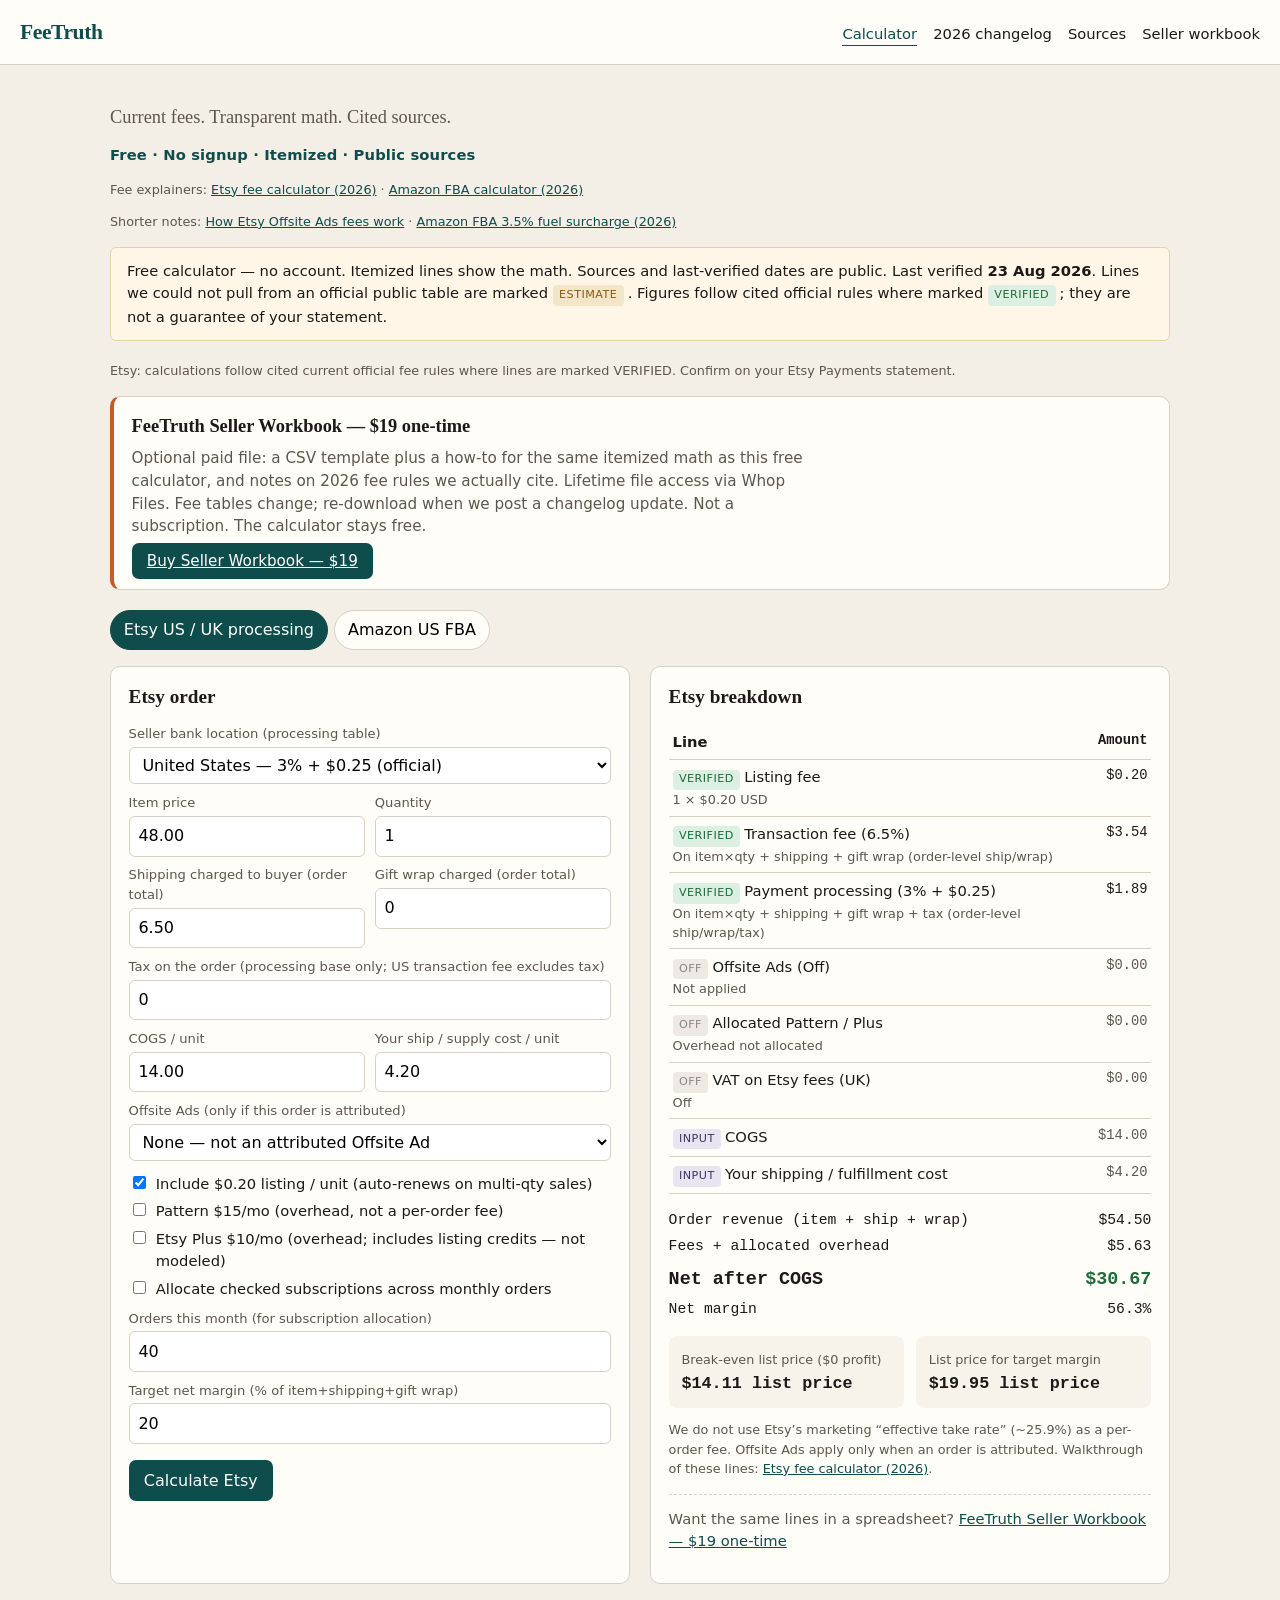
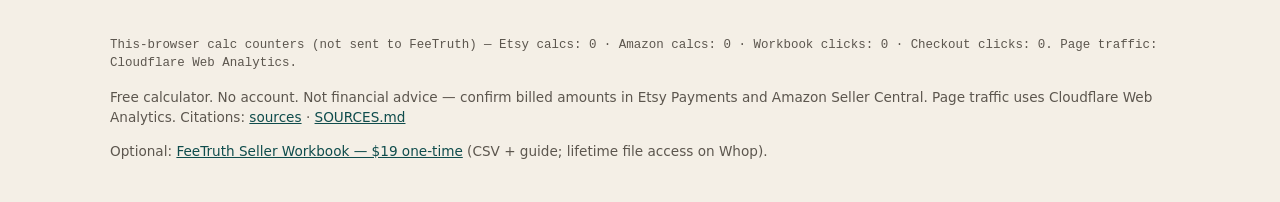
==== commit 83176c7f: "Merge pull request #4 from OrionZeroG/cursor/indexable-fee-explainers-d209 Add indexable Etsy and Am" ====
--- a/index.html
+++ b/index.html
@@ -5,6 +5,8 @@
   <meta name="google-site-verification" content="FA61oJtBHolei19M53Q5c3lcyUGa_Wp4abpnqE888b4" />
   <meta name="viewport" content="width=device-width, initial-scale=1" />
   <title>FeeTruth — Etsy fee calculator / FBA fee calculator 2026</title>
+  <meta name="description" content="Free itemized Etsy fee calculator and Amazon FBA calculator. Official 2026 rates where we can cite them; fulfillment estimates labeled. No signup." />
+  <link rel="canonical" href="http://tryfeetruth.com/" />
   <link rel="stylesheet" href="css/style.css" />
 </head>
 <body>
@@ -20,7 +22,8 @@
   <main class="wrap">
     <p class="lede">Current fees. Transparent math. Cited sources.</p>
     <p class="trust">Free · No signup · Itemized · Public sources</p>
-    <p class="note">Guides: <a href="guides/etsy-offsite-ads.html">How Etsy Offsite Ads fees work</a> · <a href="guides/amazon-fba-fuel-surcharge-2026.html">Amazon FBA 3.5% fuel surcharge (2026)</a></p>
+    <p class="note">Fee explainers: <a href="guides/etsy-fee-calculator.html">Etsy fee calculator (2026)</a> · <a href="guides/amazon-fba-calculator.html">Amazon FBA calculator (2026)</a></p>
+    <p class="note">Shorter notes: <a href="guides/etsy-offsite-ads.html">How Etsy Offsite Ads fees work</a> · <a href="guides/amazon-fba-fuel-surcharge-2026.html">Amazon FBA 3.5% fuel surcharge (2026)</a></p>
     <div class="banner">
       Free calculator — no account. Itemized lines show the math. Sources and last-verified dates are public.
       Last verified <strong>23 Aug 2026</strong>. Lines we could not pull from an official public table are marked <span class="chip estimate">estimate</span>.
@@ -123,7 +126,7 @@
             <div class="box"><span class="note">Break-even list price ($0 profit)</span><strong id="e-be">—</strong></div>
             <div class="box"><span class="note">List price for target margin</span><strong id="e-tp">—</strong></div>
           </div>
-          <p class="note" style="margin-top:0.8rem">We do not use Etsy’s marketing “effective take rate” (~25.9%) as a per-order fee. Offsite Ads apply only when an order is attributed.</p>
+          <p class="note" style="margin-top:0.8rem">We do not use Etsy’s marketing “effective take rate” (~25.9%) as a per-order fee. Offsite Ads apply only when an order is attributed. Walkthrough of these lines: <a href="guides/etsy-fee-calculator.html">Etsy fee calculator (2026)</a>.</p>
           <p class="cta-inline">Want the same lines in a spreadsheet? <a data-checkout href="https://whop.com/checkout/plan_oC1FbrBQ9y2yp">FeeTruth Seller Workbook — $19 one-time</a></p>
         </div>
       </div>
@@ -247,6 +250,7 @@
             <div><span>Net margin</span><span id="a-margin"></span></div>
           </div>
           <p class="note" id="a-mix-note"></p>
+          <p class="note">Walkthrough of these lines: <a href="guides/amazon-fba-calculator.html">Amazon FBA calculator (2026)</a>.</p>
           <div class="solve">
             <div class="box"><span class="note">Break-even list price ($0 profit)</span><strong id="a-be">—</strong></div>
             <div class="box"><span class="note">List price for target margin</span><strong id="a-tp">—</strong></div>
